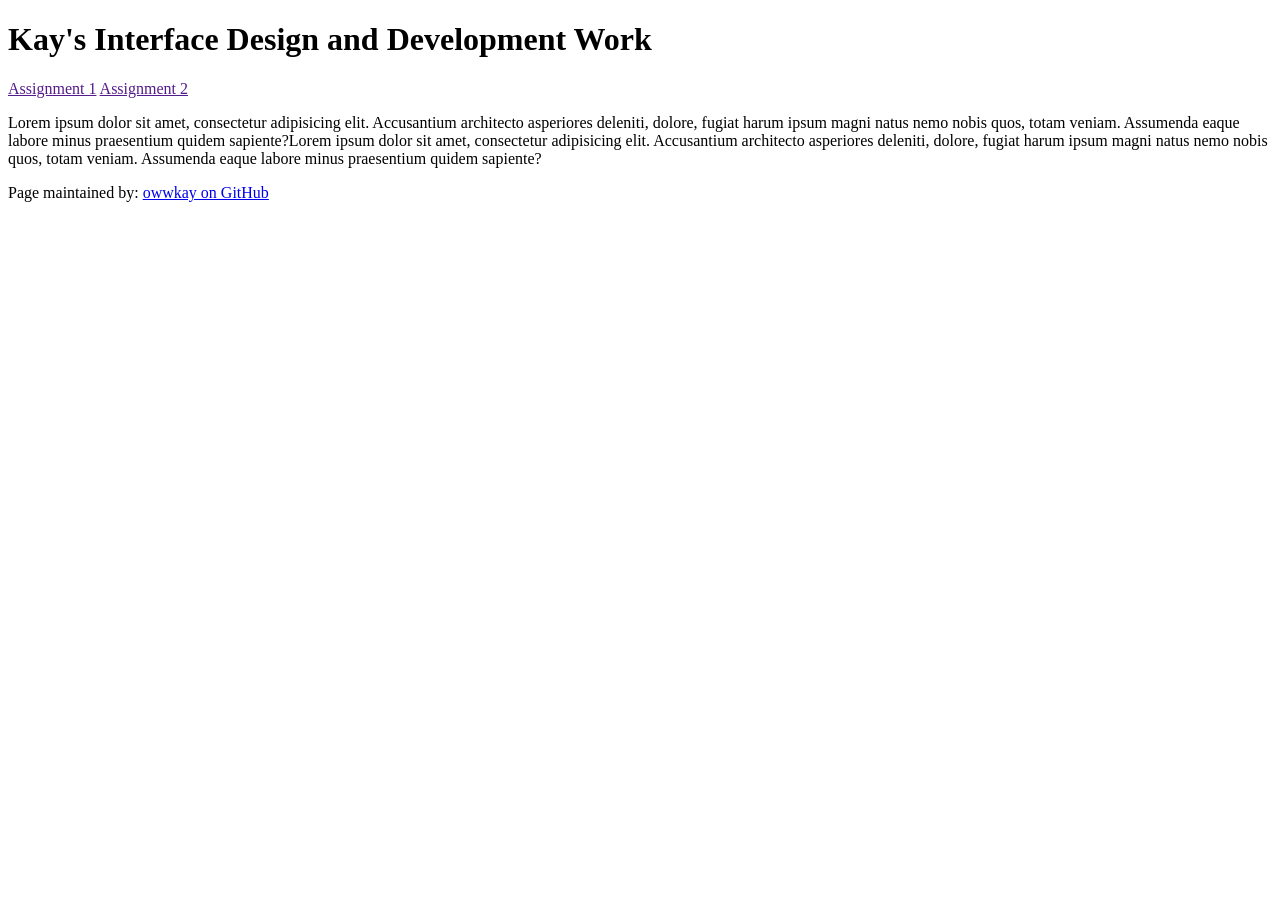
==== assign1.html @ eab29791 "init assignment 1 created html page for assignment 1 and linked them together so we can navigate bac" ====
<!doctype html>
<html lang="en">
<head>
    <meta charset="UTF-8">
    <meta name="viewport"
          content="width=device-width, user-scalable=no, initial-scale=1.0, maximum-scale=1.0, minimum-scale=1.0">
    <meta http-equiv="X-UA-Compatible" content="ie=edge">

<!-- !!!!! -->
<!--    change this to refer to your specific page  -->
    <title>KAY's Work Page</title>

<!-- !!!!! -->
<!--  change this to your preferred icon  -->
    <!-- favicon was sourced from favicon.io but the original graphics are copyright 2020 Twitter, Inc
    and other contributors -->
    <!-- They are licensed under CC-BY 4.0 as linked below -->
    <!-- https://creativecommons.org/licenses/by/4.0/ -->
    <link rel="icon" type="image/png" href="./assets/icons/orangutan.png">

    <link rel="stylesheet" href="reset.css">
    <link rel="stylesheet" href="style.css">
</head>
<body>

    <header>
<!-- !!!!! -->
<!--    change this to your preferred online name  -->
        <h1>Kay's Interface Design and Development Work</h1>
    </header>

    <div class="mainNavContainer">

        <nav>
            <a href="">Assignment 1</a>
            <a href="">Assignment 2</a>
        </nav>

        <main>
            <section id="intro-section">
                <p> Lorem ipsum dolor sit amet, consectetur adipisicing elit. Accusantium architecto asperiores deleniti, dolore, fugiat harum ipsum magni natus nemo nobis quos, totam veniam. Assumenda eaque labore minus praesentium quidem sapiente?Lorem ipsum dolor sit amet, consectetur adipisicing elit. Accusantium architecto asperiores deleniti, dolore, fugiat harum ipsum magni natus nemo nobis quos, totam veniam. Assumenda eaque labore minus praesentium quidem sapiente?</p>
            </section>
        </main>

        <!-- this is an empty element which helps with spacing -->
        <aside></aside>

    </div>

    <footer>
        <p>
<!-- !!!!! -->
<!--    change this to your preferred online name and update link to refer to your github page  -->
            Page maintained by:
            <a href="https://github.com/owwkay" target="_blank">
            owwkay on GitHub
            </a>
        </p>
    </footer>
</body>
</html>
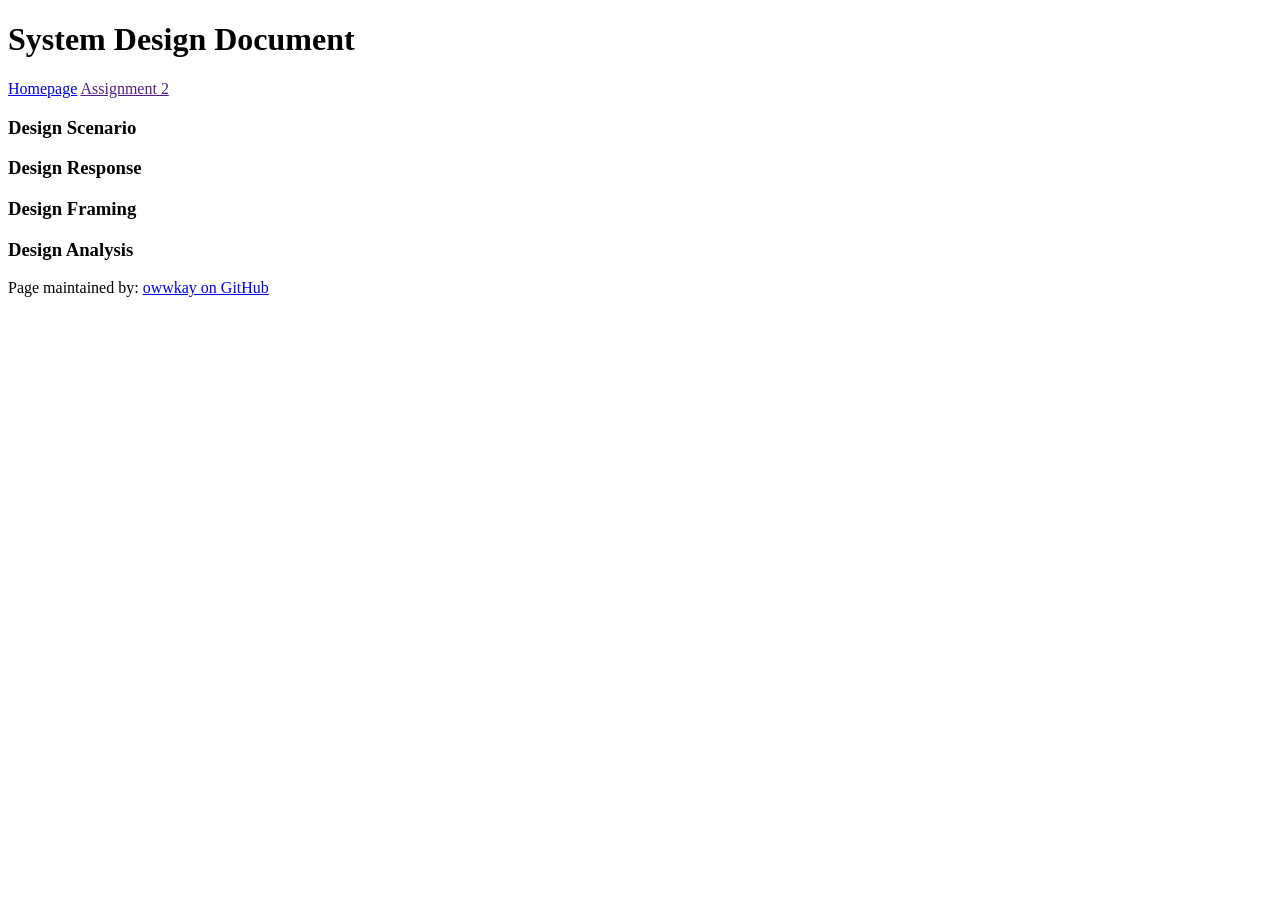
==== commit fc920d13: "added basic structure to a1 Added section elements with headings" ====
--- a/assign1.html
+++ b/assign1.html
@@ -8,10 +8,9 @@
 
 <!-- !!!!! -->
 <!--    change this to refer to your specific page  -->
-    <title>KAY's Work Page</title>
+    <title>Assignment 1</title>
 
 <!-- !!!!! -->
-<!--  change this to your preferred icon  -->
     <!-- favicon was sourced from favicon.io but the original graphics are copyright 2020 Twitter, Inc
     and other contributors -->
     <!-- They are licensed under CC-BY 4.0 as linked below -->
@@ -26,19 +25,30 @@
     <header>
 <!-- !!!!! -->
 <!--    change this to your preferred online name  -->
-        <h1>Kay's Interface Design and Development Work</h1>
+        <h1>System Design Document</h1>
     </header>
 
     <div class="mainNavContainer">
 
         <nav>
-            <a href="">Assignment 1</a>
+            <a href="./index.html">Homepage</a>
             <a href="">Assignment 2</a>
         </nav>
 
         <main>
             <section id="intro-section">
-                <p> Lorem ipsum dolor sit amet, consectetur adipisicing elit. Accusantium architecto asperiores deleniti, dolore, fugiat harum ipsum magni natus nemo nobis quos, totam veniam. Assumenda eaque labore minus praesentium quidem sapiente?Lorem ipsum dolor sit amet, consectetur adipisicing elit. Accusantium architecto asperiores deleniti, dolore, fugiat harum ipsum magni natus nemo nobis quos, totam veniam. Assumenda eaque labore minus praesentium quidem sapiente?</p>
+                <section>
+                <h3>Design Scenario</h3>
+            </section>
+            <section>
+                <h3>Design Response</h3>
+            </section>
+            <section>
+                <h3>Design Framing</h3>
+            </section>
+            <section>
+                <h3>Design Analysis</h3>
+            </section>
             </section>
         </main>
 
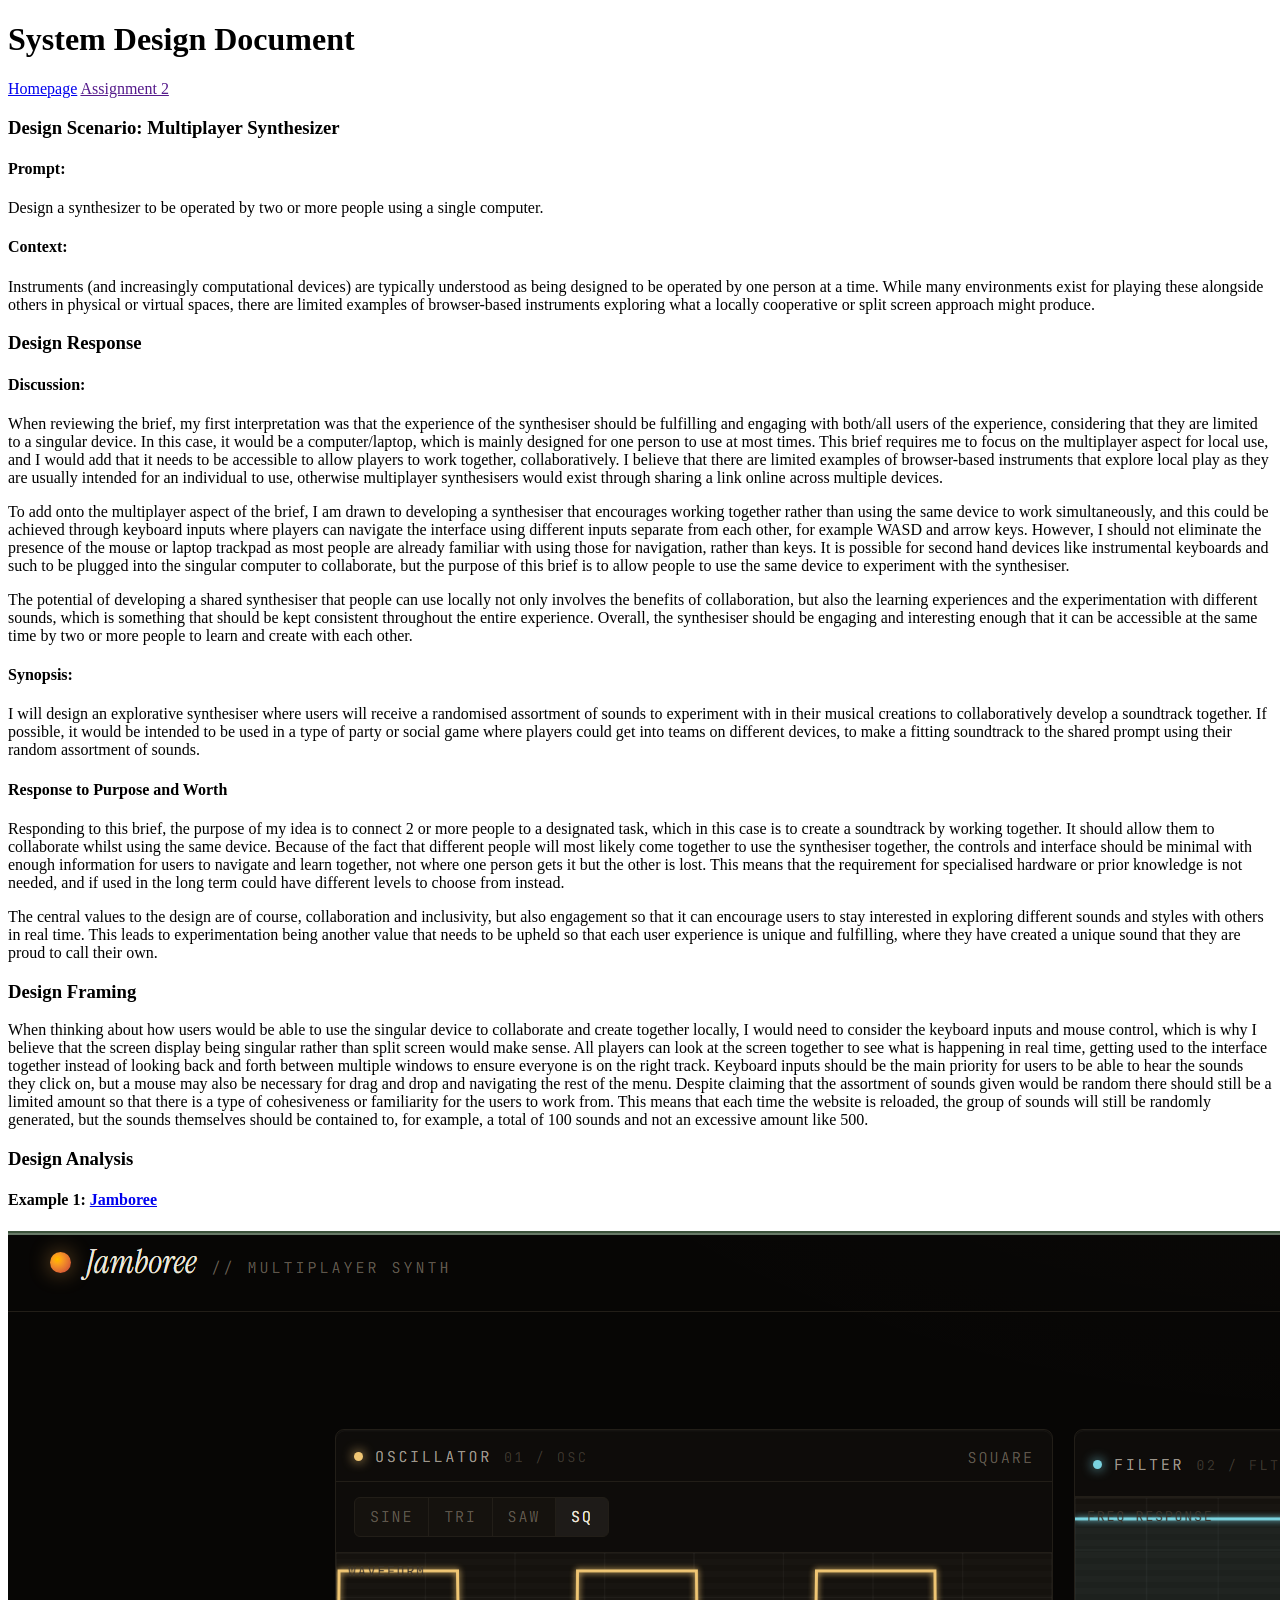
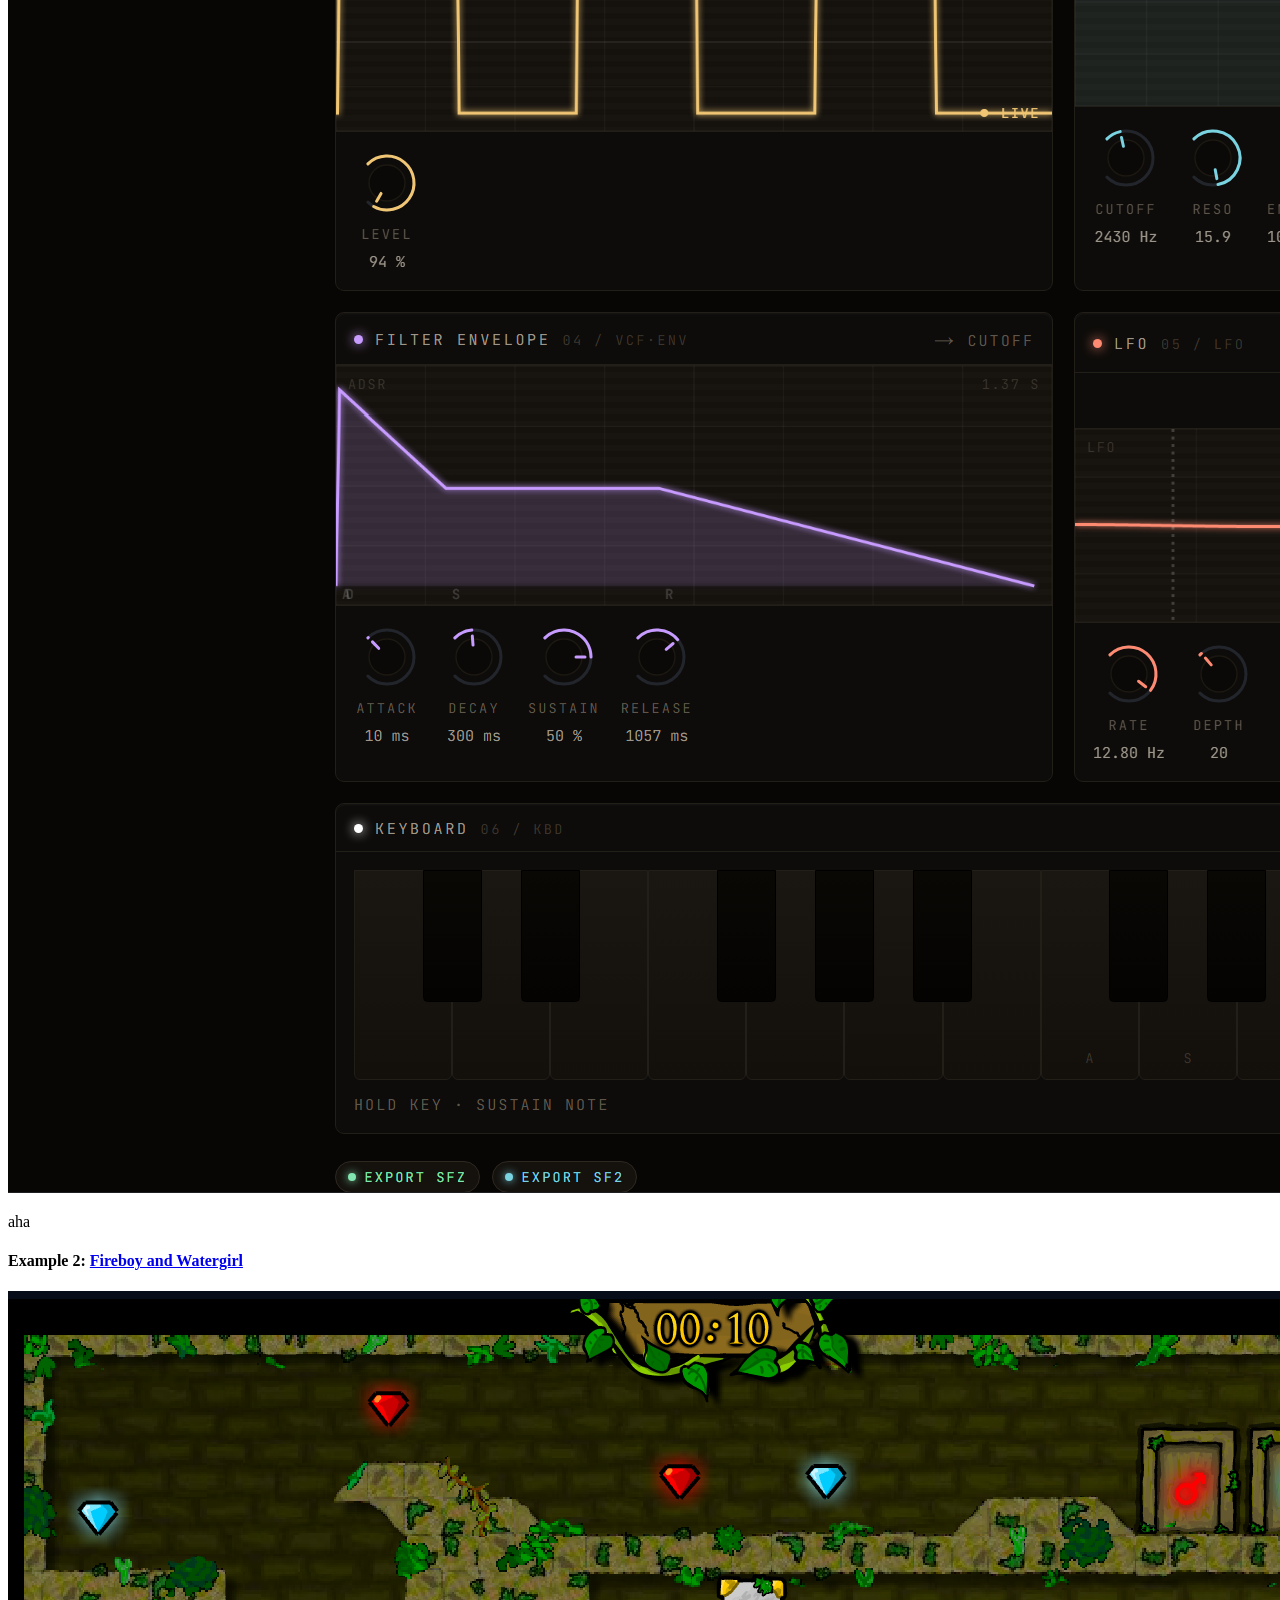
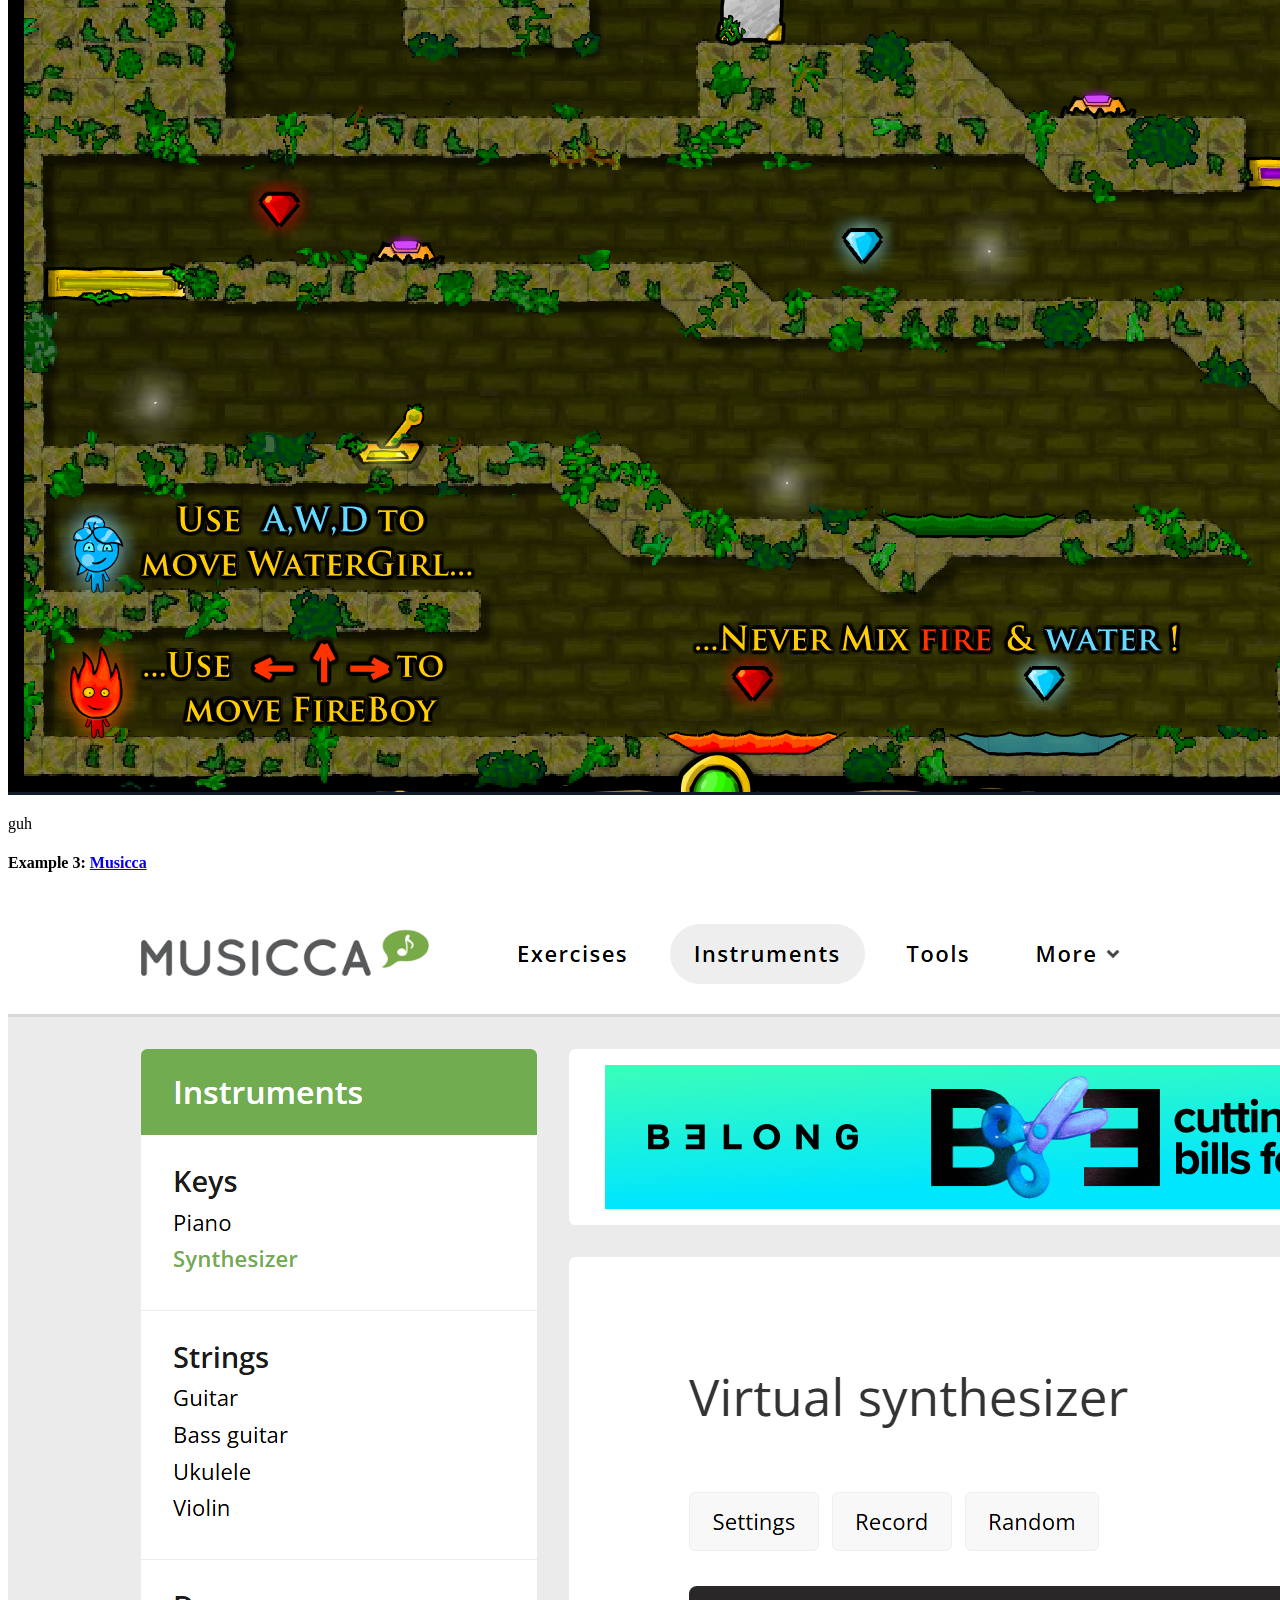
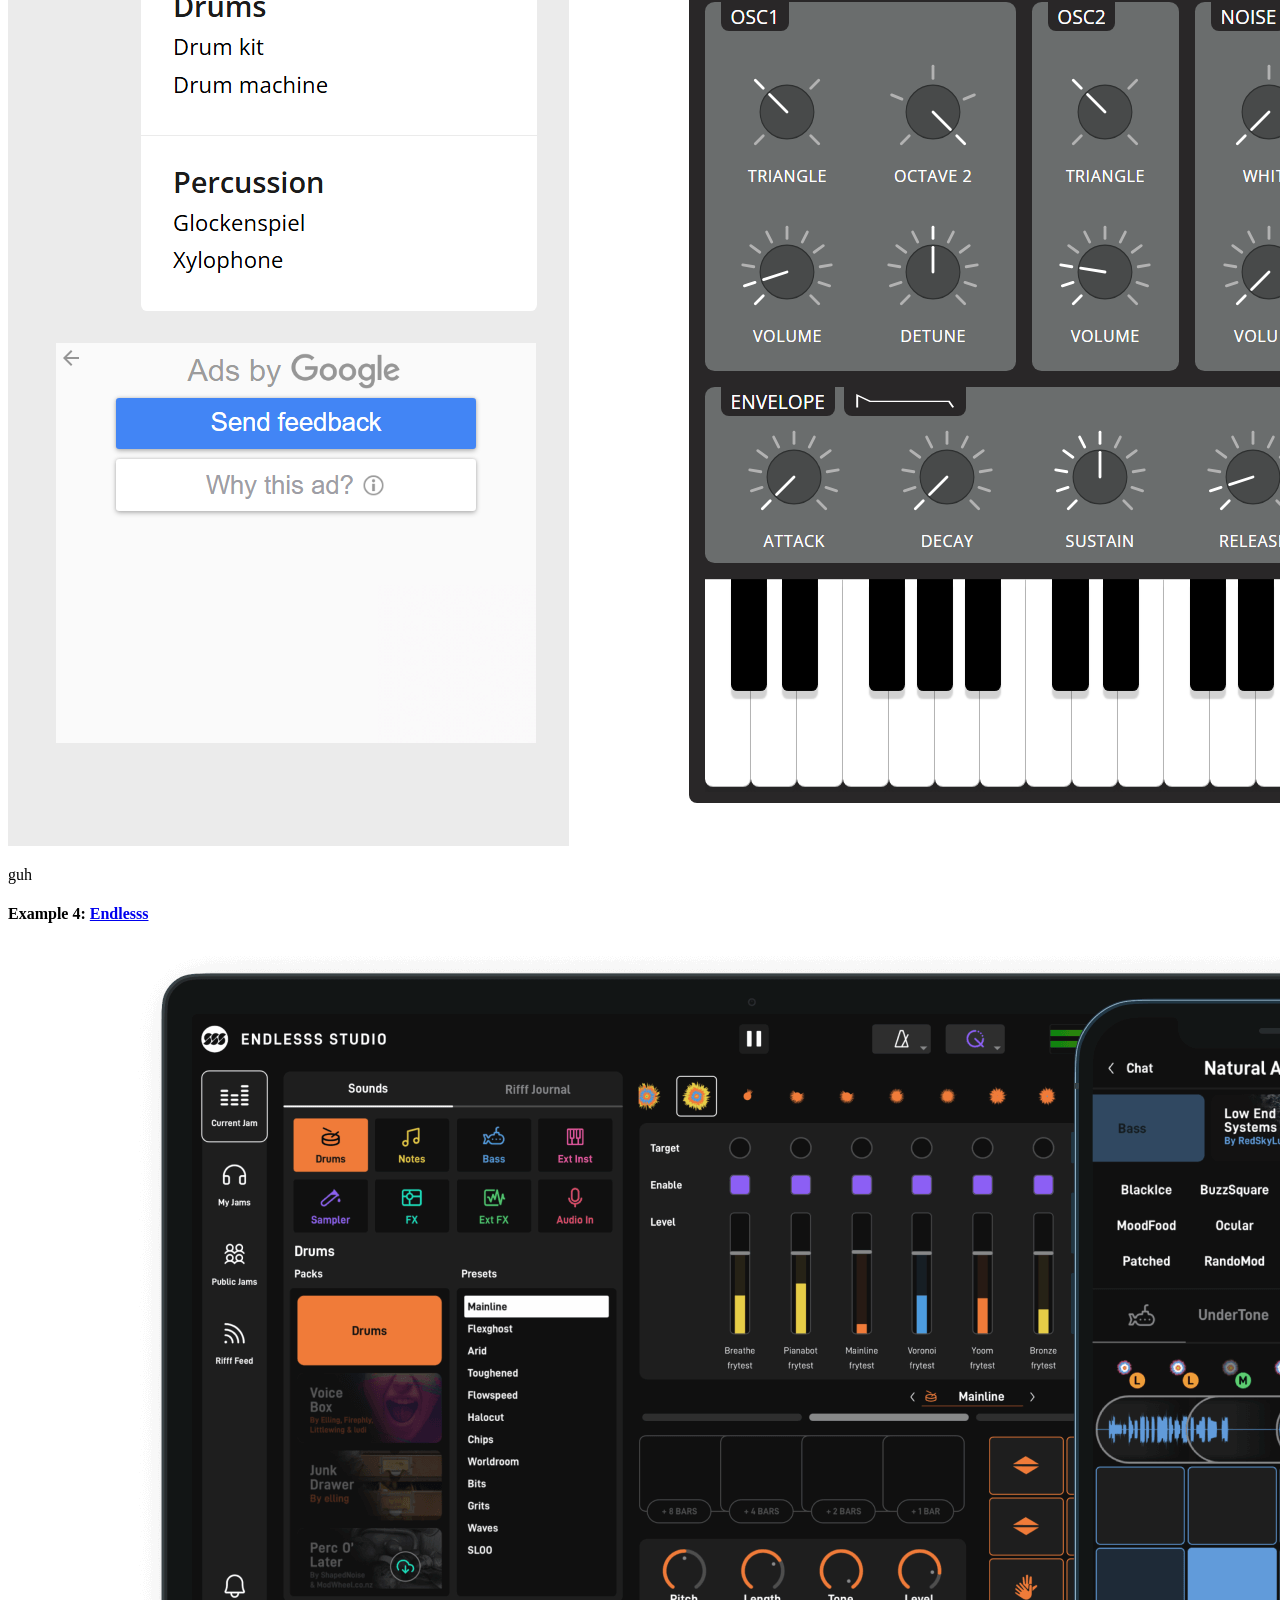
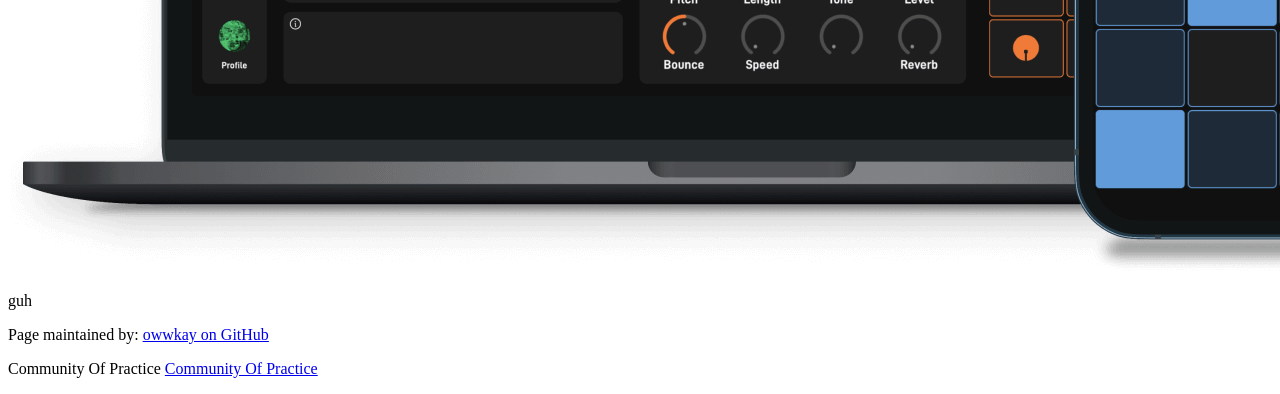
==== commit 76c00332: "Added in 1st half of my information removed unnecessary comments and fixed the section blocks becaus" ====
--- a/assign1.html
+++ b/assign1.html
@@ -7,7 +7,6 @@
     <meta http-equiv="X-UA-Compatible" content="ie=edge">
 
 <!-- !!!!! -->
-<!--    change this to refer to your specific page  -->
     <title>Assignment 1</title>
 
 <!-- !!!!! -->
@@ -23,8 +22,6 @@
 <body>
 
     <header>
-<!-- !!!!! -->
-<!--    change this to your preferred online name  -->
         <h1>System Design Document</h1>
     </header>
 
@@ -37,18 +34,47 @@
 
         <main>
             <section id="intro-section">
-                <section>
-                <h3>Design Scenario</h3>
+                <h3 class="firstSectionHeading">Design Scenario: Multiplayer Synthesizer</h3>
+                <h4>Prompt:</h4>
+                <p> Design a synthesizer to be operated by two or more people using a single computer. </p>
+                <h4>Context:</h4>
+                <p> Instruments (and increasingly computational devices) are typically understood as being designed to be operated by one person at a time. While many environments exist for playing these alongside others in physical or virtual spaces, there are limited examples of browser-based instruments exploring what a locally cooperative or split screen approach might produce. </p>
+
+                <h3>Design Response</h3>
+                <h4> Discussion: </h4>
+                <p> When reviewing the brief, my first interpretation was that the experience of the synthesiser should be fulfilling and engaging with both/all users of the experience, considering that they are limited to a singular device. In this case, it would be a computer/laptop, which is mainly designed for one person to use at most times. This brief requires me to focus on the multiplayer aspect for local use, and I would add that it needs to be accessible to allow players to work together, collaboratively. I believe that there are limited examples of browser-based instruments that explore local play as they are usually intended for an individual to use, otherwise multiplayer synthesisers would exist through sharing a link online across multiple devices. </p>
+                <p>To add onto the multiplayer aspect of the brief, I am drawn to developing a synthesiser that encourages working together rather than using the same device to work simultaneously, and this could be achieved through keyboard inputs where players can navigate the interface using different inputs separate from each other, for example WASD and arrow keys. However, I should not eliminate the presence of the mouse or laptop trackpad as most people are already familiar with using those for navigation, rather than keys. It is possible for second hand devices like instrumental keyboards and such to be plugged into the singular computer to collaborate, but the purpose of this brief is to allow people to use the same device to experiment with the synthesiser. </p>
+                <p>The potential of developing a shared synthesiser that people can use locally not only involves the benefits of collaboration, but also the learning experiences and the experimentation with different sounds, which is something that should be kept consistent throughout the entire experience. Overall, the synthesiser should be engaging and interesting enough that it can be accessible at the same time by two or more people to learn and create with each other.</p>
             </section>
+
             <section>
-                <h3>Design Response</h3>
+                <h4> Synopsis: </h4>
+                <p>I will design an explorative synthesiser where users will receive a randomised assortment of sounds to experiment with in their musical creations to collaboratively develop a soundtrack together. If possible, it would be intended to be used in a type of party or social game where players could get into teams on different devices, to make a fitting soundtrack to the shared prompt using their random assortment of sounds.</p>
+                <h4> Response to Purpose and Worth </h4>
+                <p> Responding to this brief, the purpose of my idea is to connect 2 or more people to a designated task, which in this case is to create a soundtrack by working together. It should allow them to collaborate whilst using the same device. Because of the fact that different people will most likely come together to use the synthesiser together, the controls and interface should be minimal with enough information for users to navigate and learn together, not where one person gets it but the other is lost. This means that the requirement for specialised hardware or prior knowledge is not needed, and if used in the long term could have different levels to choose from instead. </p>
+                <p>The central values to the design are of course, collaboration and inclusivity, but also engagement so that it can encourage users to stay interested in exploring different sounds and styles with others in real time. This leads to experimentation being another value that needs to be upheld so that each user experience is unique and fulfilling, where they have created a unique sound that they are proud to call their own. </p>
+
+                <h3>Design Framing</h3>
+                <p>When thinking about how users would be able to use the singular device to collaborate and create together locally, I would need to consider the keyboard inputs and mouse control, which is why I believe that the screen display being singular rather than split screen would make sense. All players can look at the screen together to see what is happening in real time, getting used to the interface together instead of looking back and forth between multiple windows to ensure everyone is on the right track. Keyboard inputs should be the main priority for users to be able to hear the sounds they click on, but a mouse may also be necessary for drag and drop and navigating the rest of the menu. Despite claiming that the assortment of sounds given would be random there should still be a limited amount so that there is a type of cohesiveness or familiarity for the users to work from. This means that each time the website is reloaded, the group of sounds will still be randomly generated, but the sounds themselves should be contained to, for example, a total of 100 sounds and not an excessive amount like 500.</p>
             </section>
-            <section>
-                <h3>Design Framing</h3>
-            </section>
+
             <section>
                 <h3>Design Analysis</h3>
-            </section>
+                <h4> Example 1: <a href="https://jamboree.space/" target="_blank">Jamboree</a> </h4>
+                <img src="./assets/jamboree.png" alt="Jamboree Screenshot">
+                <p> aha </p>
+
+                <h4> Example 2: <a href="https://www.google.com/search?q=fireboy+and+watergirl" target="_blank">Fireboy and Watergirl</a> </h4>
+                <img src="./assets/fbwg.png" alt="Fireboy and Watergirl Screenshot">
+                <p>guh</p>
+
+                <h4> Example 3: <a href="https://www.musicca.com/synthesizer" target="_blank">Musicca</a> </h4>
+                <img src="./assets/musicca.png" alt="Musicca Screenshot">
+                <p>guh</p>
+
+                <h4> Example 4: <a href="https://endlesss.fm/" target="_blank">Endlesss</a> </h4>
+                <img src="./assets/endlesss.png" alt="Endlesss Screenshot">
+                <p>guh</p>
             </section>
         </main>
 
@@ -66,6 +92,13 @@
             owwkay on GitHub
             </a>
         </p>
+        <aside></aside>
+        <p>
+            Community Of Practice
+            <a href="https://au.miro.com/app/board/u3jVOf5P_GM=/?share_link_id=864900017793">
+                Community Of Practice
+            </a>
+        </p>
     </footer>
 </body>
 </html>
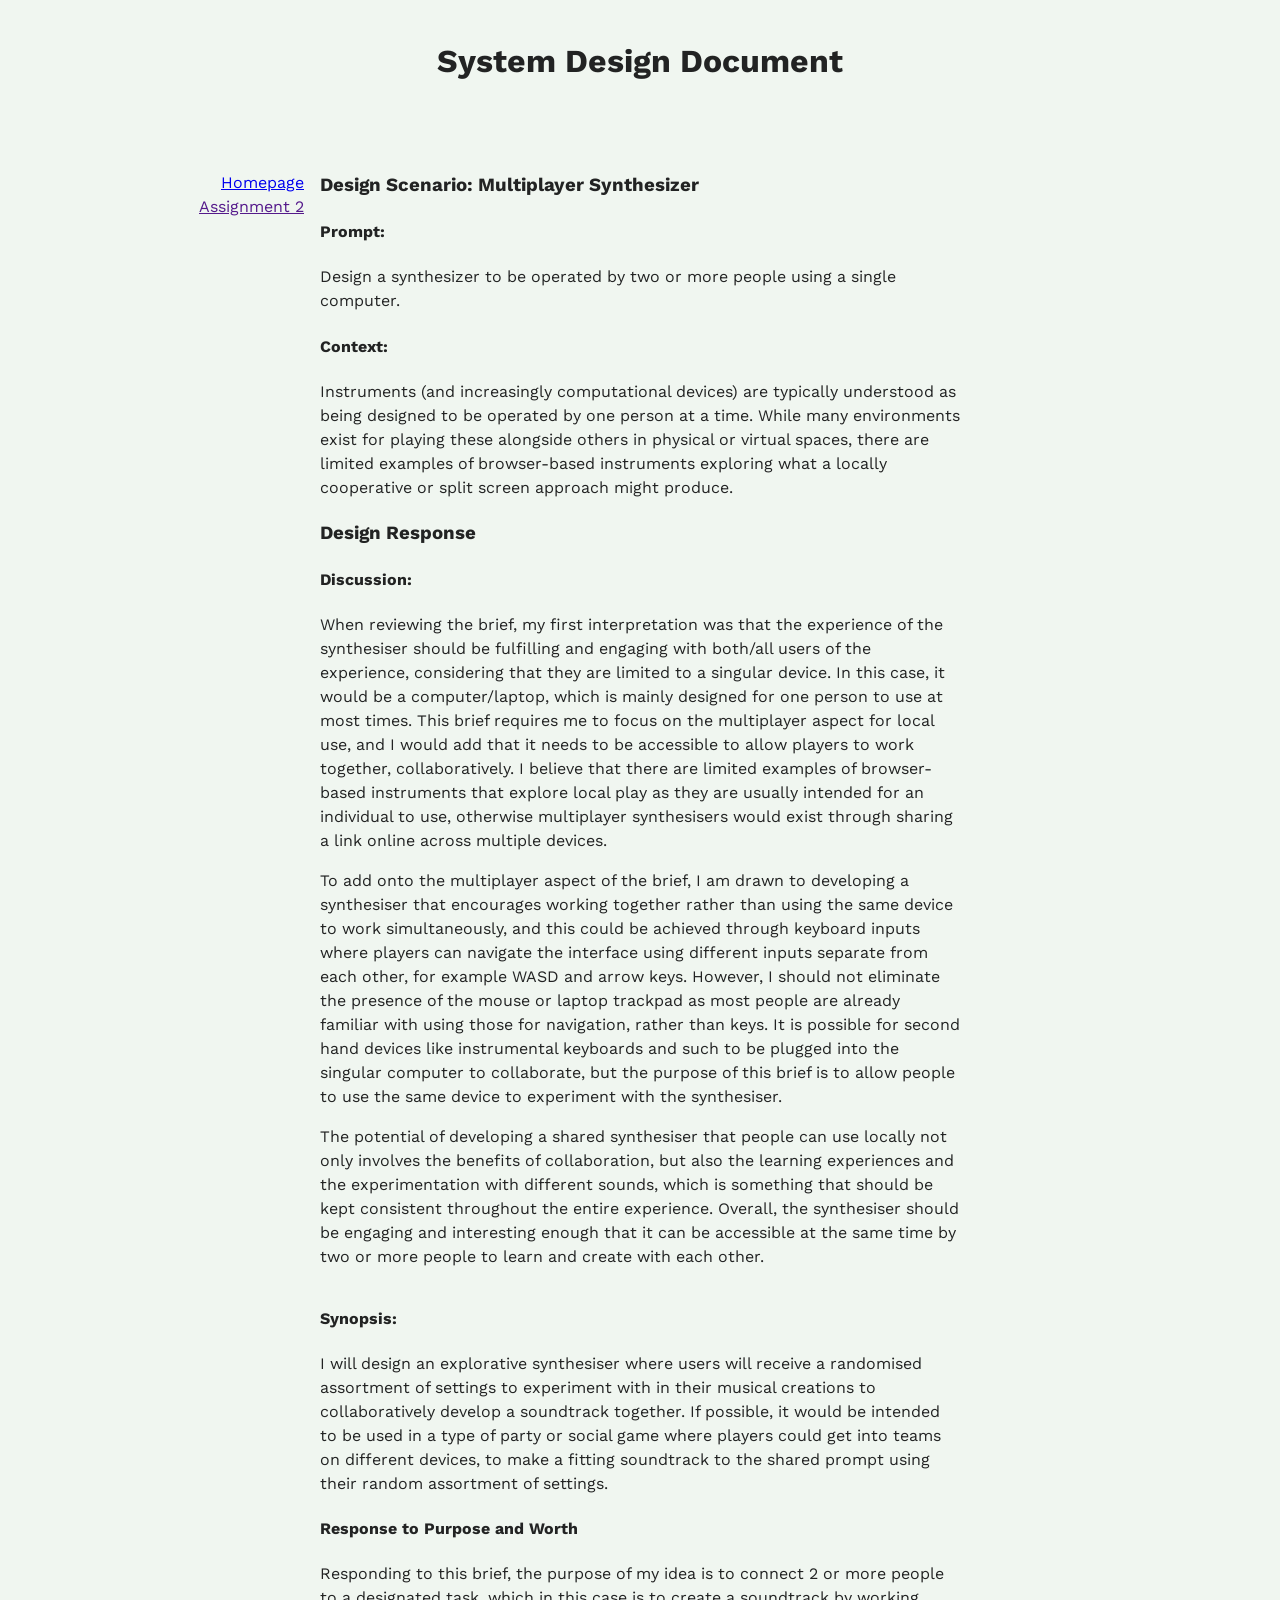
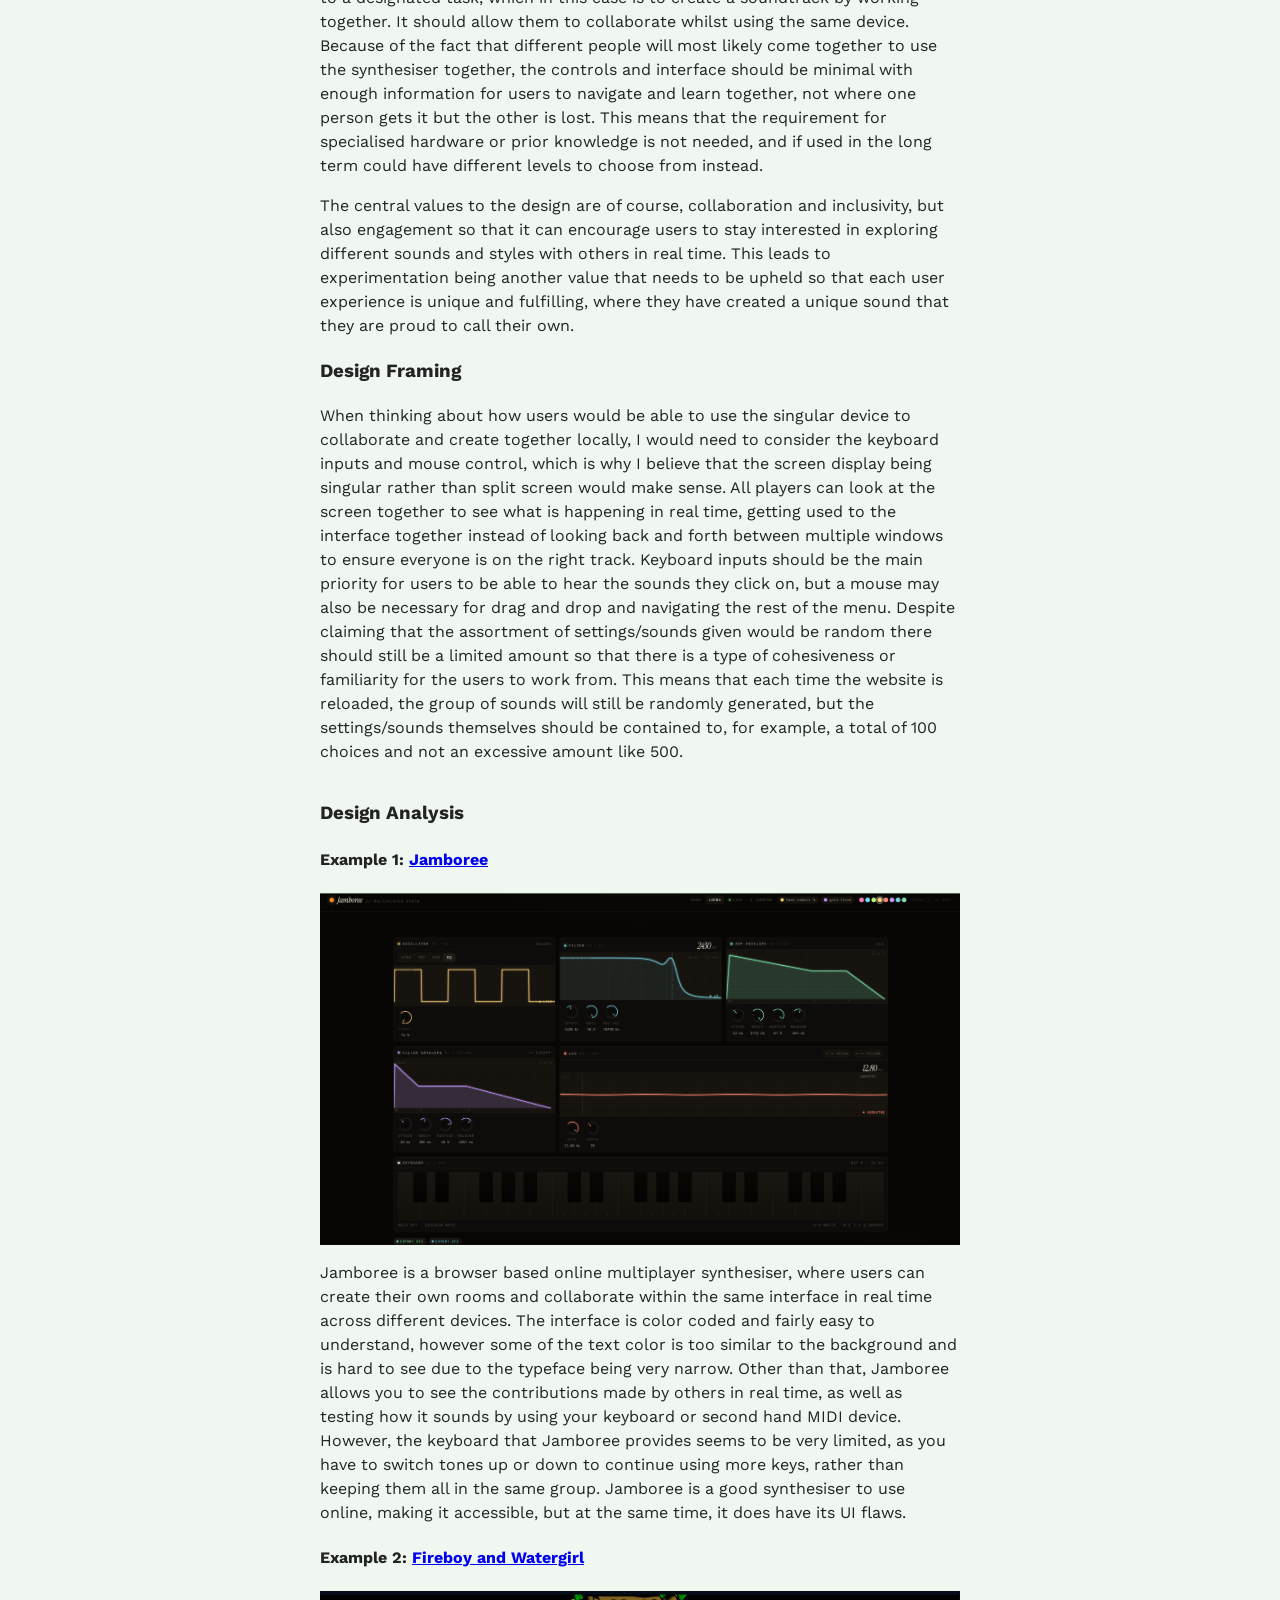
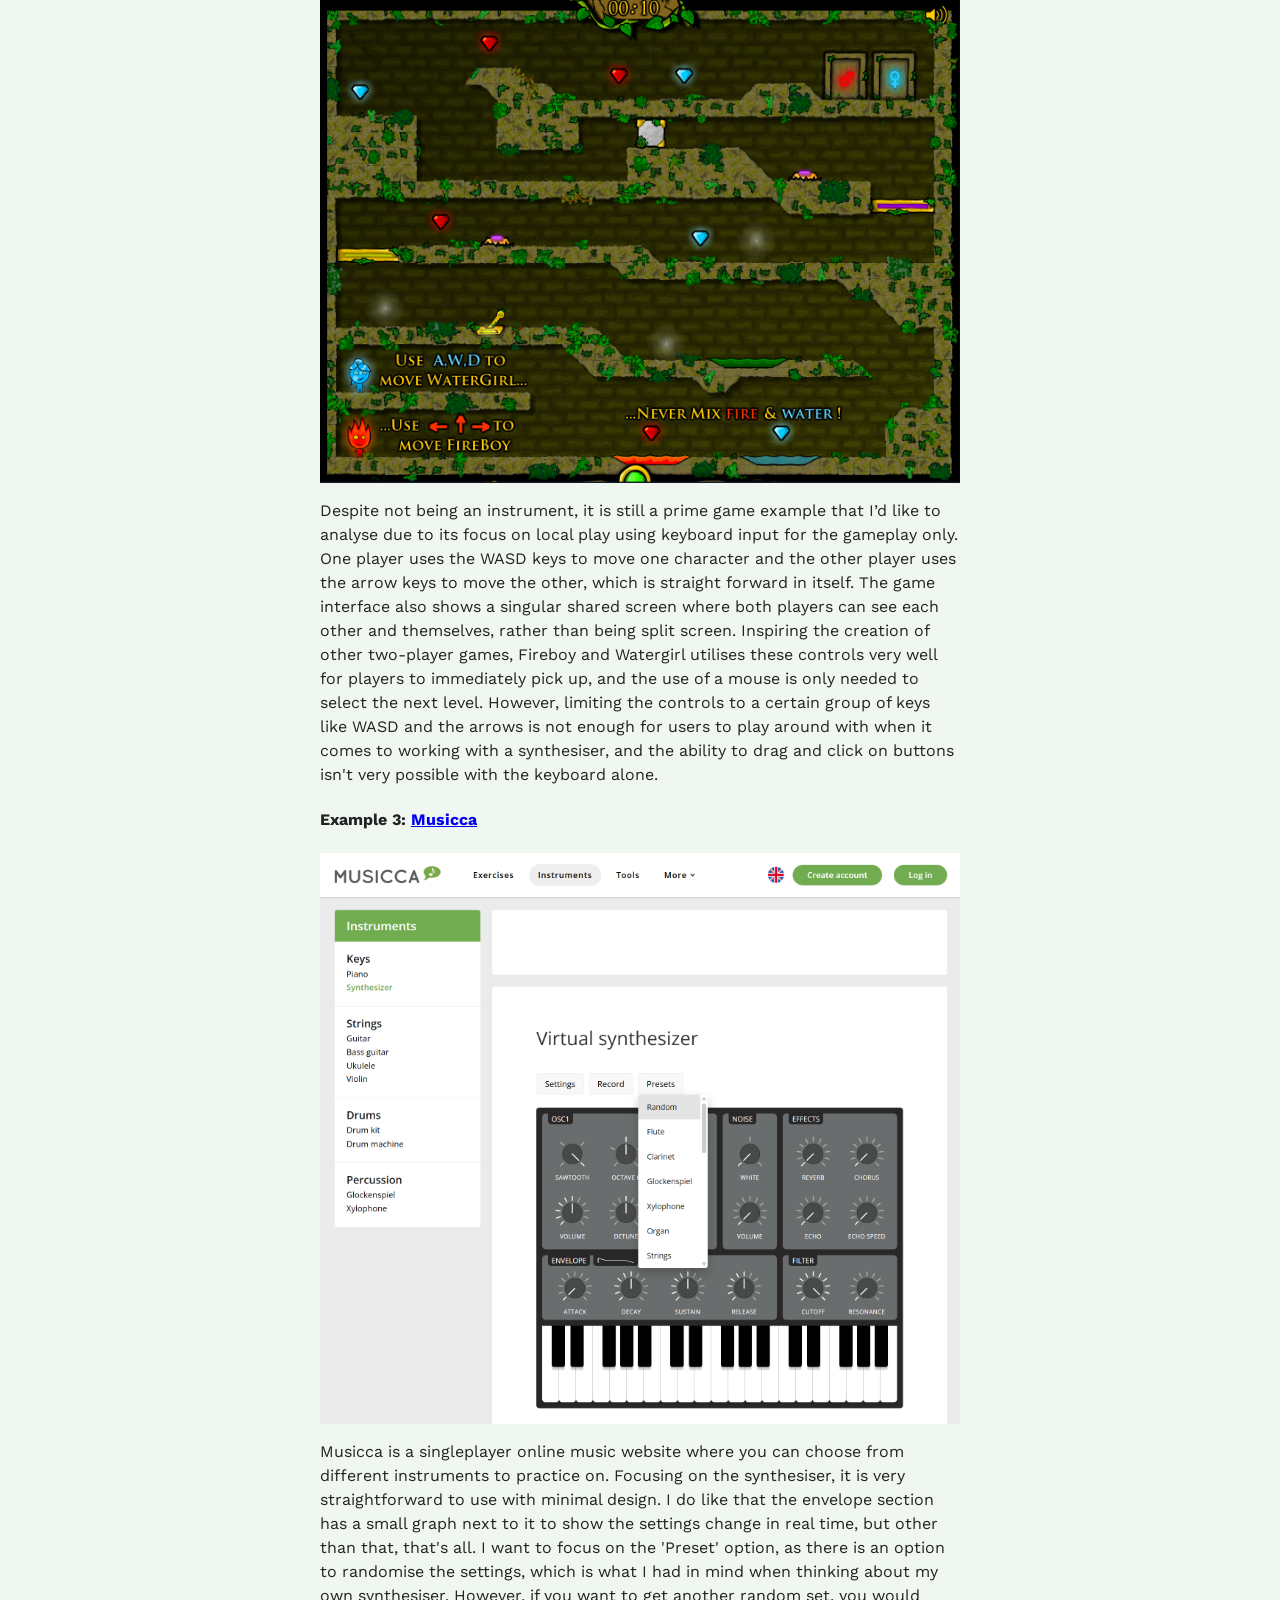
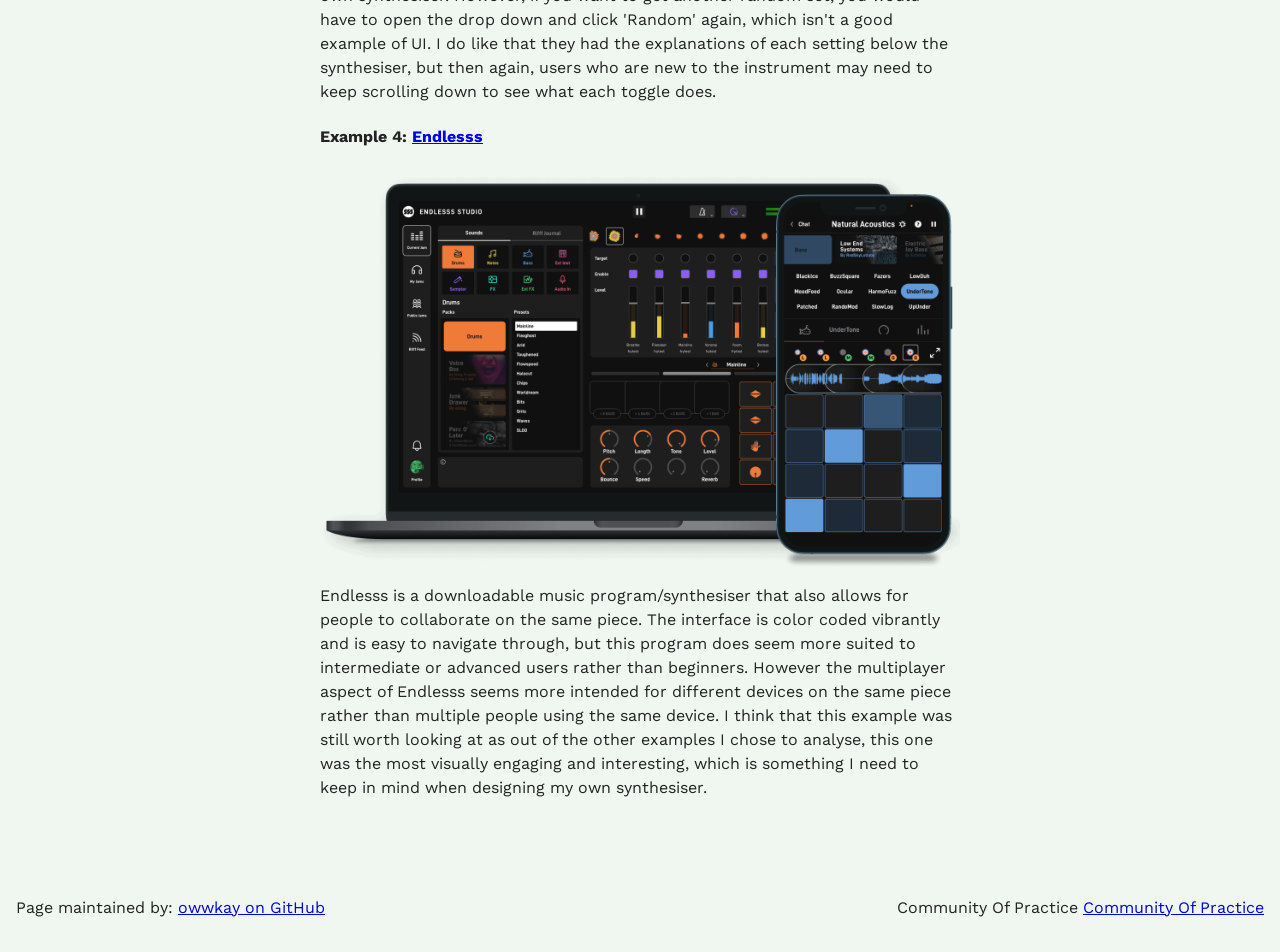
==== commit c8e438a7: "Added 2nd half of my information added the website examples i needed to analyse" ====
--- a/assign1.html
+++ b/assign1.html
@@ -49,32 +49,32 @@
 
             <section>
                 <h4> Synopsis: </h4>
-                <p>I will design an explorative synthesiser where users will receive a randomised assortment of sounds to experiment with in their musical creations to collaboratively develop a soundtrack together. If possible, it would be intended to be used in a type of party or social game where players could get into teams on different devices, to make a fitting soundtrack to the shared prompt using their random assortment of sounds.</p>
+                <p>I will design an explorative synthesiser where users will receive a randomised assortment of settings to experiment with in their musical creations to collaboratively develop a soundtrack together. If possible, it would be intended to be used in a type of party or social game where players could get into teams on different devices, to make a fitting soundtrack to the shared prompt using their random assortment of settings.</p>
                 <h4> Response to Purpose and Worth </h4>
                 <p> Responding to this brief, the purpose of my idea is to connect 2 or more people to a designated task, which in this case is to create a soundtrack by working together. It should allow them to collaborate whilst using the same device. Because of the fact that different people will most likely come together to use the synthesiser together, the controls and interface should be minimal with enough information for users to navigate and learn together, not where one person gets it but the other is lost. This means that the requirement for specialised hardware or prior knowledge is not needed, and if used in the long term could have different levels to choose from instead. </p>
                 <p>The central values to the design are of course, collaboration and inclusivity, but also engagement so that it can encourage users to stay interested in exploring different sounds and styles with others in real time. This leads to experimentation being another value that needs to be upheld so that each user experience is unique and fulfilling, where they have created a unique sound that they are proud to call their own. </p>
 
                 <h3>Design Framing</h3>
-                <p>When thinking about how users would be able to use the singular device to collaborate and create together locally, I would need to consider the keyboard inputs and mouse control, which is why I believe that the screen display being singular rather than split screen would make sense. All players can look at the screen together to see what is happening in real time, getting used to the interface together instead of looking back and forth between multiple windows to ensure everyone is on the right track. Keyboard inputs should be the main priority for users to be able to hear the sounds they click on, but a mouse may also be necessary for drag and drop and navigating the rest of the menu. Despite claiming that the assortment of sounds given would be random there should still be a limited amount so that there is a type of cohesiveness or familiarity for the users to work from. This means that each time the website is reloaded, the group of sounds will still be randomly generated, but the sounds themselves should be contained to, for example, a total of 100 sounds and not an excessive amount like 500.</p>
+                <p>When thinking about how users would be able to use the singular device to collaborate and create together locally, I would need to consider the keyboard inputs and mouse control, which is why I believe that the screen display being singular rather than split screen would make sense. All players can look at the screen together to see what is happening in real time, getting used to the interface together instead of looking back and forth between multiple windows to ensure everyone is on the right track. Keyboard inputs should be the main priority for users to be able to hear the sounds they click on, but a mouse may also be necessary for drag and drop and navigating the rest of the menu. Despite claiming that the assortment of settings/sounds given would be random there should still be a limited amount so that there is a type of cohesiveness or familiarity for the users to work from. This means that each time the website is reloaded, the group of sounds will still be randomly generated, but the settings/sounds themselves should be contained to, for example, a total of 100 choices and not an excessive amount like 500.</p>
             </section>
 
             <section>
                 <h3>Design Analysis</h3>
                 <h4> Example 1: <a href="https://jamboree.space/" target="_blank">Jamboree</a> </h4>
                 <img src="./assets/jamboree.png" alt="Jamboree Screenshot">
-                <p> aha </p>
+                <p> Jamboree is a browser based online multiplayer synthesiser, where users can create their own rooms and collaborate within the same interface in real time across different devices. The interface is color coded and fairly easy to understand, however some of the text color is too similar to the background and is hard to see due to the typeface being very narrow. Other than that, Jamboree allows you to see the contributions made by others in real time, as well as testing how it sounds by using your keyboard or second hand MIDI device. However, the keyboard that Jamboree provides seems to be very limited, as you have to switch tones up or down to continue using more keys, rather than keeping them all in the same group. Jamboree is a good synthesiser to use online, making it accessible, but at the same time, it does have its UI flaws.</p>
 
                 <h4> Example 2: <a href="https://www.google.com/search?q=fireboy+and+watergirl" target="_blank">Fireboy and Watergirl</a> </h4>
                 <img src="./assets/fbwg.png" alt="Fireboy and Watergirl Screenshot">
-                <p>guh</p>
+                <p>Despite not being an instrument, it is still a prime game example that I’d like to analyse due to its focus on local play using keyboard input for the gameplay only. One player uses the WASD keys to move one character and the other player uses the arrow keys to move the other, which is straight forward in itself. The game interface also shows a singular shared screen where both players can see each other and themselves, rather than being split screen. Inspiring the creation of other two-player games, Fireboy and Watergirl utilises these controls very well for players to immediately pick up, and the use of a mouse is only needed to select the next level. However, limiting the controls to a certain group of keys like WASD and the arrows is not enough for users to play around with when it comes to working with a synthesiser, and the ability to drag and click on buttons isn't very possible with the keyboard alone.</p>
 
                 <h4> Example 3: <a href="https://www.musicca.com/synthesizer" target="_blank">Musicca</a> </h4>
                 <img src="./assets/musicca.png" alt="Musicca Screenshot">
-                <p>guh</p>
+                <p>Musicca is a singleplayer online music website where you can choose from different instruments to practice on. Focusing on the synthesiser, it is very straightforward to use with minimal design. I do like that the envelope section has a small graph next to it to show the settings change in real time, but other than that, that's all. I want to focus on the 'Preset' option, as there is an option to randomise the settings, which is what I had in mind when thinking about my own synthesiser. However, if you want to get another random set, you would have to open the drop down and click 'Random' again, which isn't a good example of UI. I do like that they had the explanations of each setting below the synthesiser, but then again, users who are new to the instrument may need to keep scrolling down to see what each toggle does.</p>
 
                 <h4> Example 4: <a href="https://endlesss.fm/" target="_blank">Endlesss</a> </h4>
                 <img src="./assets/endlesss.png" alt="Endlesss Screenshot">
-                <p>guh</p>
+                <p>Endlesss is a downloadable music program/synthesiser that also allows for people to collaborate on the same piece. The interface is color coded vibrantly and is easy to navigate through, but this program does seem more suited to intermediate or advanced users rather than beginners. However the multiplayer aspect of Endlesss seems more intended for different devices on the same piece rather than multiple people using the same device. I think that this example was still worth looking at as out of the other examples I chose to analyse, this one was the most visually engaging and interesting, which is something I need to keep in mind when designing my own synthesiser.</p>
             </section>
         </main>
 
--- a/style.css
+++ b/style.css
@@ -0,0 +1,140 @@
+/*!!!!!*/
+/*add in your own font imports here*/
+/*remember to update them in the rest of the CSS : eg the body selector*/
+@import url('https://fonts.googleapis.com/css2?family=Work+Sans:ital,wght@0,100..900;1,100..900&display=swap');
+
+/*!!!!!*/
+/*change out, and/or add colours to the colour scheme*/
+:root{
+    /* basic 2-bit palette from 1bit Monitor Glow Palette by Polyducks */
+    /* https://lospec.com/palette-list/1bit-monitor-glow */
+    --colour-1: #222323;
+    --colour-2: #f0f6f0;
+}
+
+/* this swaps the colour order to account for user's OS dark mode */
+/*!!!!!*/
+/*remember to update the colours here too to reflect the above changes*/
+@media (prefers-color-scheme: dark) {
+    :root{
+        --colour-1: #aee0c4;
+        --colour-2: #021e0e;
+    }
+}
+
+
+body {
+     background-color: var(--colour-2);
+    color: var(--colour-1);
+    font-family: 'Work Sans', sans-serif;
+    line-height: 1.5;
+    padding: 1rem;
+    display: flex;
+    flex-direction: column;
+    gap: 1rem;
+}
+
+header {
+    display: flex;
+    justify-content: center;
+    margin-block-end: 3rem;
+}
+
+.mainNavContainer {
+    flex: 1;
+    display: flex;
+    justify-content: center;
+    gap: 1rem;
+}
+
+nav {
+    display: flex;
+    flex-direction: column;
+    min-width: fit-content;
+    flex: 1;
+    align-items: flex-end;
+}
+
+main {
+    display: flex;
+    flex-direction: column;
+    align-items: center;
+}
+
+section {
+    max-width: 80rch;
+}
+
+.firstSectionHeading {
+    margin-top: 0;
+}
+
+aside {
+    visibility: hidden;
+    flex: 1;
+}
+
+footer {
+    display: flex;
+    justify-content: center;
+    margin-block-start: 3rem;
+}
+
+/*technique from Kevin Powell*/
+/*https://youtu.be/CU8Plk-53RU?si=zMpP0Pfbg1SaXeDB&t=255*/
+/*longer post about how this works and the * + * selector*/
+/*https://alistapart.com/article/axiomatic-css-and-lobotomized-owls/*/
+.prose > * + * {
+    margin-block-start: var(--prose-flow, 1em);
+}
+
+/* breakpoints from Material Design Spec https://m3.material.io/foundations/layout/breakpoints/overview */
+/* while sometimes mobile first is recommended, as we will be focused on desktop, we will start there */
+
+/* assumed base sizing is large (1200–1599px) : desktop  */
+
+/* extra-large breakpoint : desktop, ultrawide monitors */
+@media (width > 1600px) {
+
+}
+
+/* expanded breakpoint : phone or tablet in landscape, desktop */
+@media (width < 1200px) {
+    header {
+        margin-block-end: 2rem;
+    }
+    footer {
+        margin-block-start: 2rem;
+    }
+}
+/* medium breakpoint : tablet in portrait */
+@media (width < 840px) {
+    header {
+        margin-block-end: 1rem;
+    }
+    .mainNavContainer {
+        flex-direction: column;
+        justify-content: flex-start;
+        align-items: center;
+    }
+    nav {
+        flex: 0;
+        width: 100%;
+        max-width: 80rch;
+        justify-content: space-between;
+        flex-direction: row;
+    }
+    main {
+        flex: 1;
+    }
+    aside {
+        flex: 0;
+    }
+    footer {
+        margin-block-start: 1rem;
+    }
+}
+/* compact breakpoint : phone in portrait */
+@media (width < 600px) {
+
+}
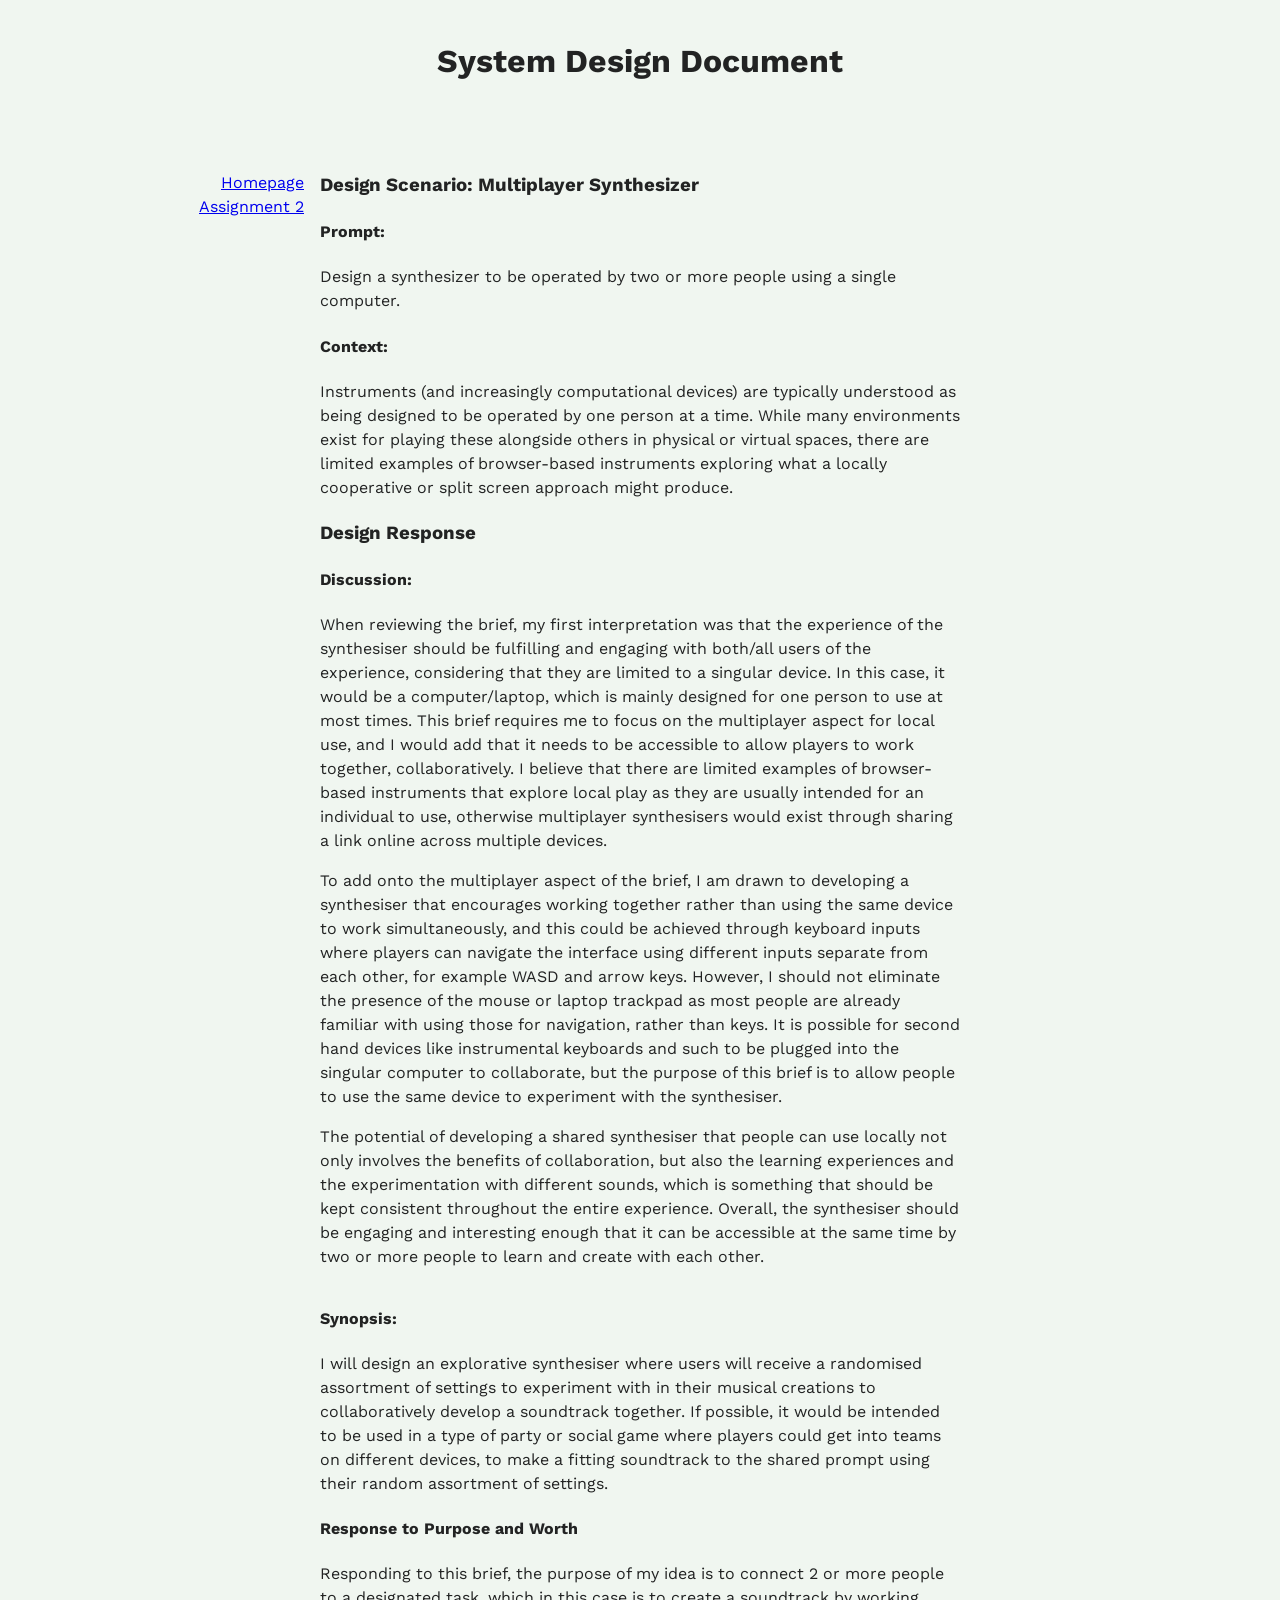
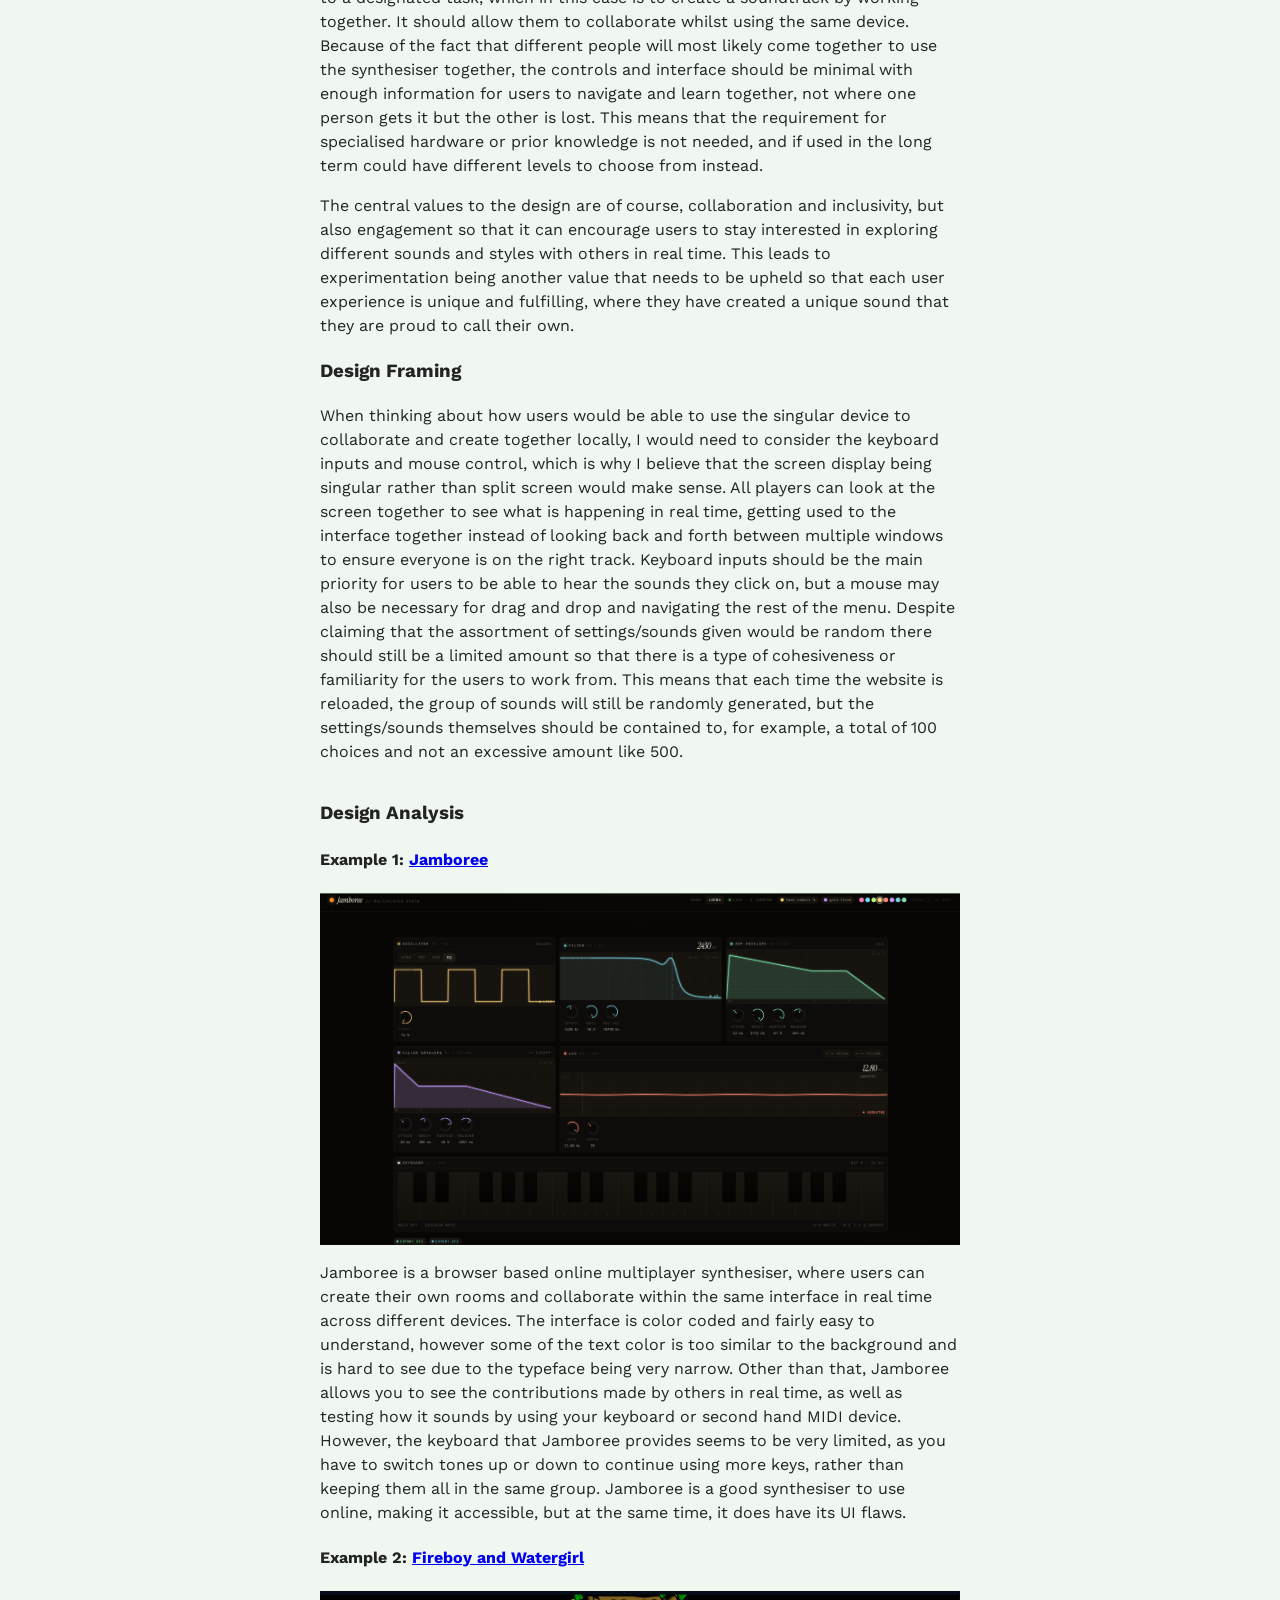
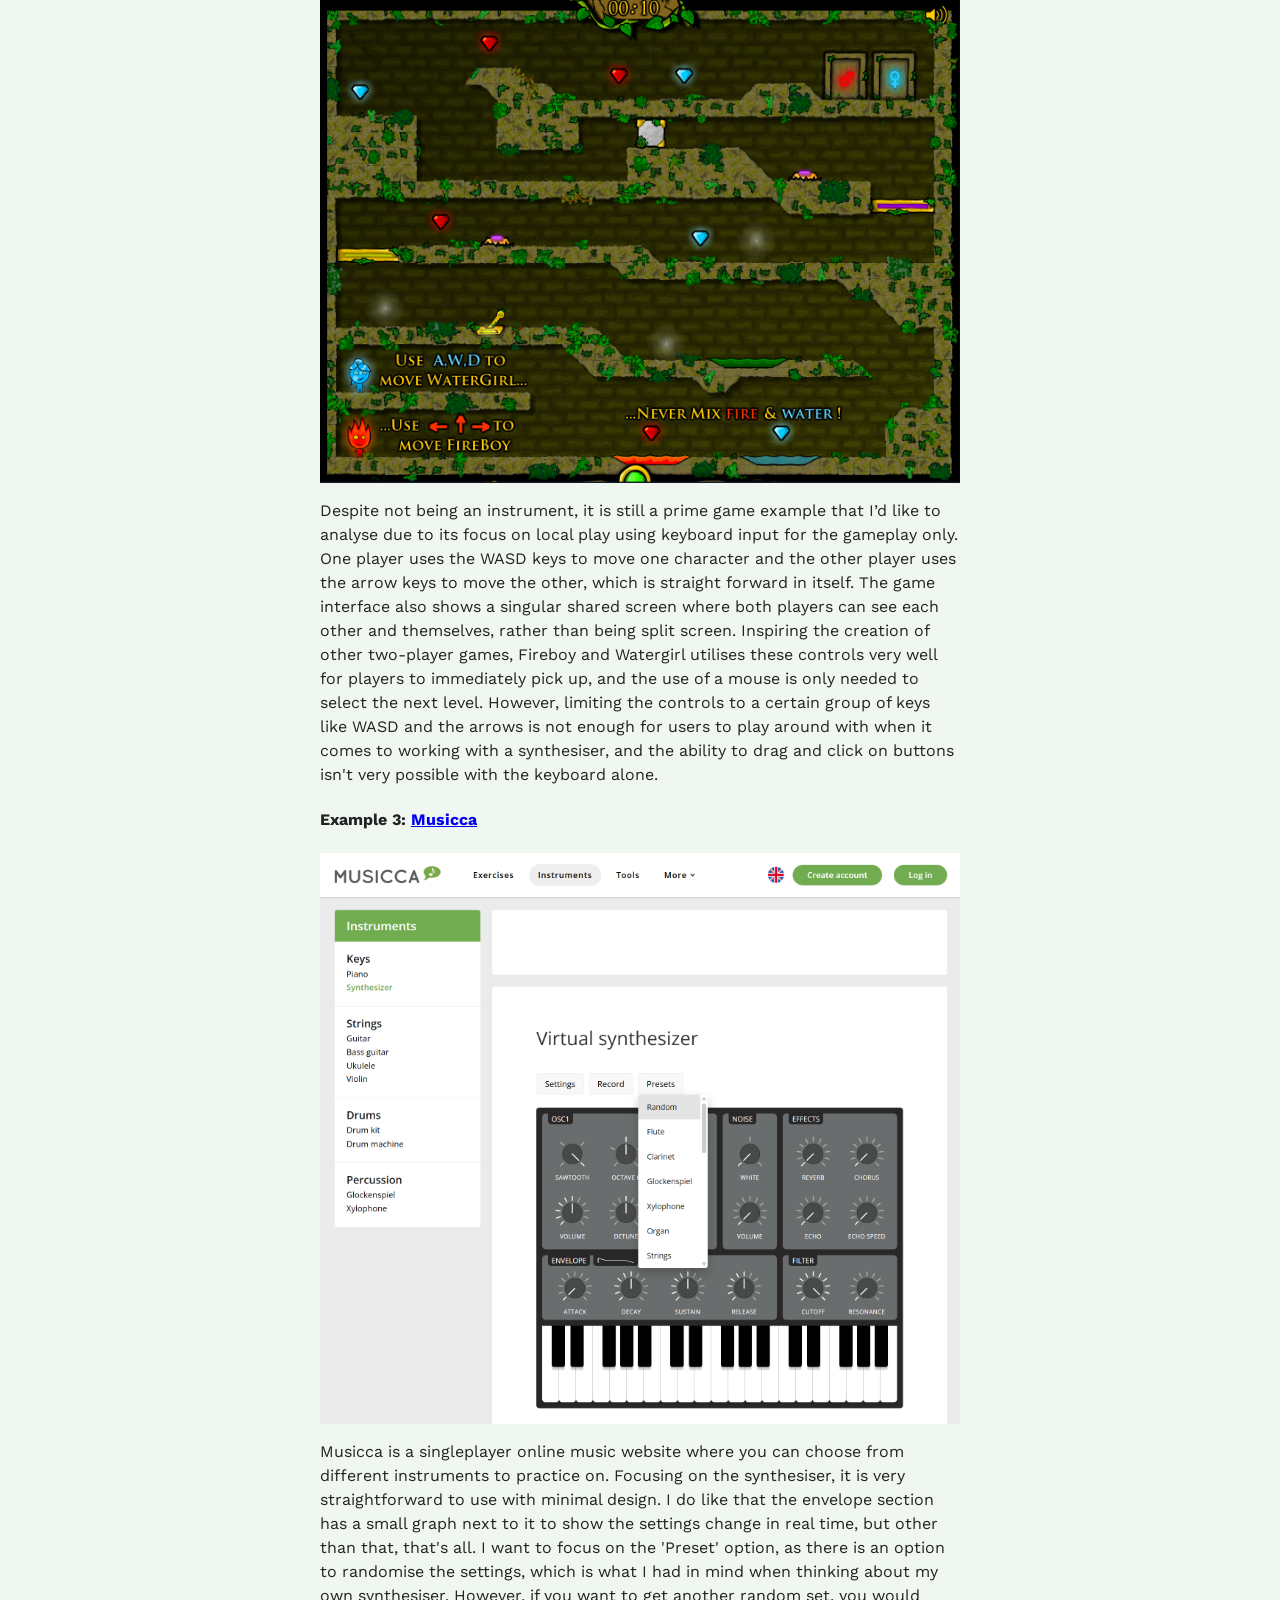
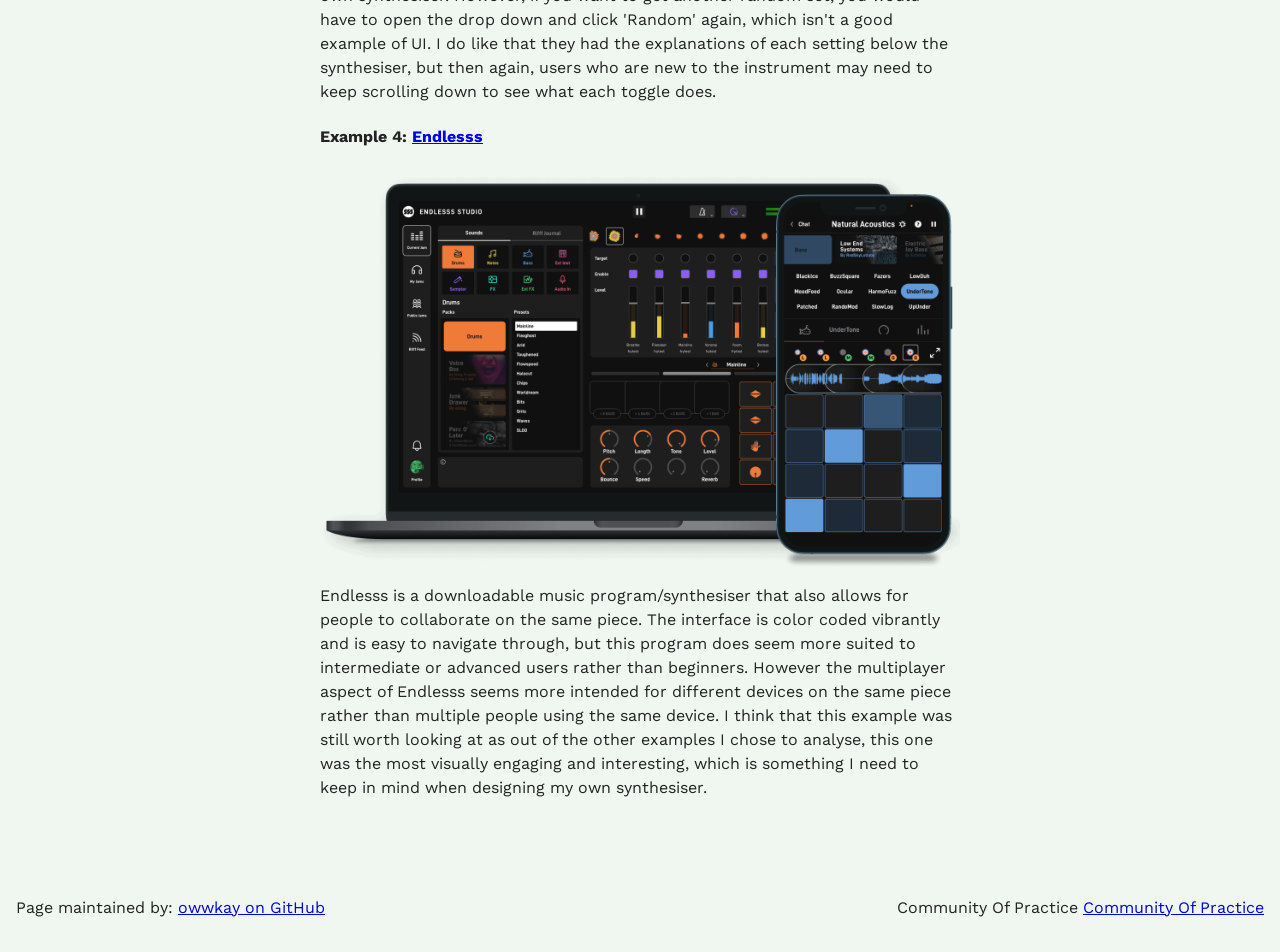
==== commit 4bb253c9: "add in assign2 page" ====
--- a/assign1.html
+++ b/assign1.html
@@ -29,7 +29,7 @@
 
         <nav>
             <a href="./index.html">Homepage</a>
-            <a href="">Assignment 2</a>
+            <a href="./assign2.html">Assignment 2</a>
         </nav>
 
         <main>
